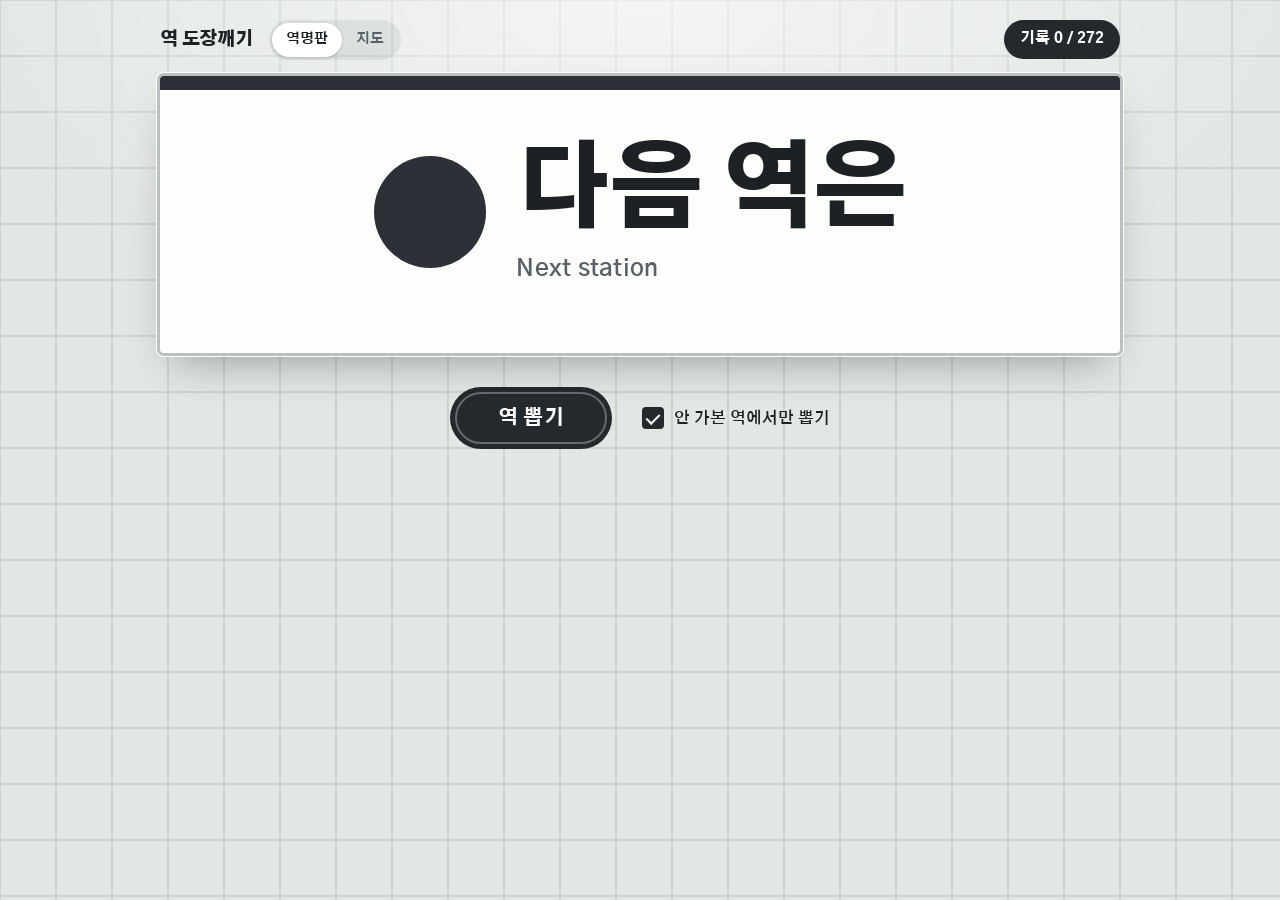
==== index.html @ 79d5e6b6 "core.js를 core/ 아래 모듈 9개로 나누고 PR 자동검사 추가 - core/base·sound·draw·route·sticker·backup·seal·board·drawe" ====
<!doctype html>
<html lang="ko">
<head>
  <meta charset="utf-8">
  <meta name="viewport" content="width=device-width, initial-scale=1, viewport-fit=cover">
  <title>역 도장깨기</title>
  <meta name="description" content="서울 지하철 1~9호선 역을 무작위로 뽑아 다녀오고, 사진 스티커로 남기는 개인 기록 페이지">
  <meta name="theme-color" content="#e2e7e4">
  <link rel="icon" href="data:image/svg+xml,%3Csvg xmlns='http://www.w3.org/2000/svg' viewBox='0 0 32 32'%3E%3Ccircle cx='16' cy='16' r='15' fill='%2300a84d'/%3E%3Ctext x='16' y='22.5' font-size='18' font-weight='700' text-anchor='middle' fill='white' font-family='sans-serif'%3E역%3C/text%3E%3C/svg%3E">
  <meta name="apple-mobile-web-app-capable" content="yes">
  <meta name="mobile-web-app-capable" content="yes">
  <meta name="apple-mobile-web-app-title" content="도장깨기">
  <meta name="apple-mobile-web-app-status-bar-style" content="default">
  <link rel="manifest" href="manifest.webmanifest">
  <link rel="apple-touch-icon" href="icons/icon-180.png">
  <link rel="preconnect" href="https://fonts.googleapis.com">
  <link rel="preconnect" href="https://fonts.gstatic.com" crossorigin>
  <link href="https://fonts.googleapis.com/css2?family=Gothic+A1:wght@400;600;800;900&display=swap" rel="stylesheet">
  <link rel="stylesheet" href="common.css">
  <link rel="stylesheet" href="sign.css">
</head>
<body>
  <div class="wrap">
    <header class="top">
      <h1>역 도장깨기</h1>
      <nav class="views" aria-label="보기 방식"><a href="index.html" aria-current="page">역명판</a><a href="map.html">지도</a></nav>
      <button type="button" class="rec-btn" id="openRecord">기록</button>
    </header>

    <main>
      <section aria-label="뽑은 역">
        <div class="sign-wrap">
          <div class="sign" id="sign" data-state="idle" aria-hidden="true">
            <div class="sign-band"></div>
            <div class="sign-body">
              <div class="nb prev" id="prev"><i class="tri"></i><span id="prevName"></span></div>
              <div class="core">
                <div class="badge" id="badge"><span id="badgeNum"></span></div>
                <div class="names">
                  <div class="ko-win"><div class="ko" id="ko">다음 역은</div></div>
                  <div class="en" id="en">Next station</div>
                </div>
              </div>
              <div class="nb next" id="next"><span id="nextName"></span><i class="tri"></i></div>
            </div>
            <div class="xfer" id="xfer"></div>
          </div>
          <div id="stickerSlot"></div>
        </div>

        <div class="controls">
          <button type="button" class="draw" id="draw">역 뽑기</button>
          <label class="switch">
            <input type="checkbox" id="unvisited" checked>
            <span class="box" aria-hidden="true"></span>
            <span>안 가본 역에서만 뽑기</span>
          </label>
        </div>
        <p class="note" id="note" role="status"></p>
      </section>

      <section class="board" id="board" hidden aria-label="이 역 안내"></section>
    </main>
  </div>

  <div class="sr" id="live" aria-live="polite"></div>
  <noscript><p style="padding:24px">이 페이지는 자바스크립트가 켜져 있어야 동작해요.</p></noscript>

  <script src="data.js"></script>
  <script src="access.js"></script>
  <script src="core/base.js"></script>
  <script src="core/sound.js"></script>
  <script src="core/draw.js"></script>
  <script src="core/route.js"></script>
  <script src="core/sticker.js"></script>
  <script src="core/backup.js"></script>
  <script src="core/seal.js"></script>
  <script src="core/board.js"></script>
  <script src="core/drawer.js"></script>
  <script src="sign.js"></script>
</body>
</html>
---- common.css ----
:root {
  --ink: #1c2125;
  --muted: #566067;
  --tile: #e2e7e4;
  --grout: #cdd3cf;
  --sign: #fdfdfb;
  --frame: #b9c0c2;
  --board: #252b30;
  --board-rule: #3a4248;
  --board-ink: #f2f4f3;
  --board-muted: #a9b3b9;
  --yellow: #ffc72c;
  --line: #2b3136;
  --ink-on: #fff;
  --font: "Gothic A1", "Apple SD Gothic Neo", "Malgun Gothic", "Noto Sans KR", system-ui, sans-serif;
}

* { box-sizing: border-box; }
html { -webkit-text-size-adjust: 100%; }
body {
  margin: 0;
  font-family: var(--font);
  font-size: 16px;
  line-height: 1.5;
  color: var(--ink);
}
button { font: inherit; color: inherit; }
:focus-visible { outline: 3px solid #1a73e8; outline-offset: 3px; }
.board :focus-visible, .drawer :focus-visible { outline-color: #1a73e8; }
.board :focus-visible { outline-color: var(--yellow); }
.sr { position: absolute; width: 1px; height: 1px; overflow: hidden; clip: rect(0 0 0 0); white-space: nowrap; }

/* 머리말 */
.top { display: flex; align-items: center; gap: 16px; padding: calc(env(safe-area-inset-top, 0px) + 20px) 0 16px; }
.top h1 { margin: 0; font-size: 1.15rem; font-weight: 900; letter-spacing: -.01em; white-space: nowrap; }
/* 역명판 | 지도 전환. 지금 보고 있는 역은 저장돼서 넘어가도 그대로예요 */
.views { display: inline-flex; padding: 3px; background: rgba(35, 41, 45, .08); border-radius: 999px; }
.views a {
  padding: 6px 14px;
  font-size: .9rem;
  font-weight: 700;
  color: var(--muted);
  text-decoration: none;
  white-space: nowrap;
  border-radius: 999px;
}
.views a[aria-current="page"] { color: var(--ink); background: #fff; box-shadow: 0 1px 3px rgba(0, 0, 0, .18); }
.rec-btn {
  margin-left: auto;
  padding: 8px 16px;
  font-size: .95rem;
  font-weight: 800;
  white-space: nowrap;
  font-variant-numeric: tabular-nums;
  color: #fff;
  background: #23292d;
  border: 0;
  border-radius: 999px;
  cursor: pointer;
}
.rec-btn:hover { background: #000; }

/* 공통 버튼 */
.pill {
  padding: 10px 18px;
  font-size: .95rem;
  font-weight: 700;
  background: #fff;
  border: 1.5px solid #9aa3a7;
  border-radius: 999px;
  cursor: pointer;
}
.pill:hover { border-color: var(--ink); }
.link-btn {
  padding: 6px 0;
  font-size: .9rem;
  color: var(--board-muted);
  background: none;
  border: 0;
  text-decoration: underline;
  text-underline-offset: 3px;
  cursor: pointer;
}
.draw {
  padding: 16px 48px;
  font-size: 1.25rem;
  font-weight: 800;
  letter-spacing: .02em;
  color: #fff;
  background: #23292d;
  border: 0;
  border-radius: 999px;
  outline: 2px solid rgba(255, 255, 255, .3);
  outline-offset: -7px;
  cursor: pointer;
  transition: background-color .15s;
}
.draw:hover:not(:disabled) { background: #000; }
.draw:active:not(:disabled) { transform: translateY(1px); }
.draw:disabled { opacity: .65; cursor: progress; }
.draw:focus-visible { outline: 3px solid #1a73e8; outline-offset: 3px; }
.switch { display: inline-flex; align-items: center; gap: 10px; font-size: .98rem; font-weight: 600; cursor: pointer; }
.switch input { position: absolute; opacity: 0; width: 1px; height: 1px; }
.switch .box {
  flex: none;
  width: 22px;
  height: 22px;
  background: #fff;
  border: 2px solid #4a5359;
  border-radius: 4px;
  display: grid;
  place-items: center;
}
.switch input:checked + .box { background: #23292d; border-color: #23292d; }
.switch input:checked + .box::after {
  content: "";
  width: 6px;
  height: 11px;
  margin-top: -2px;
  border: solid #fff;
  border-width: 0 2.5px 2.5px 0;
  transform: rotate(45deg);
}
.switch input:focus-visible + .box { outline: 3px solid #1a73e8; outline-offset: 3px; }
.note { min-height: 1.5em; margin: 14px 0 0; text-align: center; font-size: .95rem; font-weight: 600; color: var(--muted); }

/* 출구 안내판 (가는 길 · 근처 · 도장) */
.board {
  color: var(--board-ink);
  background: var(--board);
  border-radius: 4px;
  box-shadow: 0 0 0 3px #3a4248, 0 0 0 4px rgba(255, 255, 255, .7), 0 20px 40px -16px rgba(20, 28, 34, .45);
}
.board[hidden] { display: none; }
.stampbar {
  display: flex;
  flex-wrap: wrap;
  align-items: center;
  gap: 10px 16px;
  padding: 18px 28px;
  border-bottom: 1px solid var(--board-rule);
}
.cam {
  display: inline-flex;
  align-items: center;
  gap: 8px;
  padding: 11px 20px;
  font-weight: 800;
  font-size: 1rem;
  color: var(--ink-on);
  background: var(--line);
  border: 0;
  border-radius: 999px;
  cursor: pointer;
}
.cam:hover:not(:disabled) { filter: brightness(1.1); }
.cam:disabled { opacity: .6; cursor: progress; }
.status { font-size: .92rem; color: var(--board-muted); }
.stampopts { margin-left: auto; display: flex; gap: 16px; }
.info-grid { display: grid; grid-template-columns: minmax(0, 1.05fr) minmax(0, 1fr); }
.sect { padding: 22px 28px 14px; }
.sect + .sect { border-left: 1px solid var(--board-rule); }
.sect h3 { margin: 0 0 12px; font-size: 1.02rem; font-weight: 800; }
.hint { margin: 10px 0 0; font-size: .86rem; color: var(--board-muted); }
.hint a { color: var(--board-muted); text-underline-offset: 3px; }
.empty { margin: 0 0 12px; color: var(--board-muted); }

.route-sum { margin: -4px 0 14px; font-size: .92rem; color: var(--board-muted); }
.route { margin: 0; padding: 0; list-style: none; }
/* 글자 노선이 있는 경로는 배지 칸을 넓혀 가운데 맞춤 (둥근 사각이 칸 밖으로 안 나가게) */
.route { --col: 30px; }
.route.wide { --col: 60px; }
.leg { position: relative; display: grid; grid-template-columns: var(--col) minmax(0, 1fr); gap: 12px; padding-bottom: 16px; }
.leg > .rb { justify-self: center; }
.leg:not(:last-child)::before {
  content: "";
  position: absolute;
  left: calc(var(--col) / 2 - 1.5px);
  top: 30px;
  bottom: -2px;
  width: 3px;
  background: var(--c, #6b767c);
  border-radius: 2px;
}
.rb { --s: 30px; }
.rb-train { background: #e8ecea; color: var(--ink); }
.rb-end { box-sizing: border-box; border: 4px solid #fff; background: transparent; }
.rt b { display: block; font-weight: 800; font-size: 1rem; line-height: 1.35; }
.rt .sub { display: block; font-size: .9rem; color: var(--board-muted); }
.rt .sub a { color: var(--board-ink); text-underline-offset: 3px; }
.leg.end { padding-bottom: 4px; }
.alts { margin-top: 10px; font-size: .92rem; }
.alts summary { cursor: pointer; color: var(--board-muted); }
.alts ul { margin: 8px 0 0; padding-left: 18px; color: var(--board-muted); }
.alts li + li { margin-top: 4px; }
.alts b { color: var(--board-ink); }

.places { margin: 0; padding: 0; list-style: none; }
.place {
  display: grid;
  grid-template-columns: 3.4rem minmax(0, 1fr);
  align-items: baseline;
  gap: 4px 16px;
  padding: 13px 0;
  border-top: 1px solid var(--board-rule);
}
.place:first-child { border-top: 0; padding-top: 4px; }
.kind { padding: 2px 0; font-size: .8rem; font-weight: 800; text-align: center; color: var(--ink); background: #fff; border-radius: 2px; }
.kind.food { background: var(--yellow); }
.pname { font-size: 1.05rem; font-weight: 800; }
.pdesc { margin-left: 10px; font-size: .92rem; color: var(--board-muted); }
.pacc { display: block; margin-top: 3px; font-size: .88rem; color: var(--board-muted); }
.pacc b { font-weight: 800; color: var(--board-ink); }

/* 기록 서랍 */
.scrim { position: fixed; inset: 0; z-index: 2000; background: rgba(15, 20, 24, .45); opacity: 0; transition: opacity .25s; }
.scrim.on { opacity: 1; }
.scrim[hidden], .drawer[hidden] { display: none; }
.drawer {
  position: fixed;
  top: 0;
  right: 0;
  bottom: 0;
  z-index: 2001;
  display: flex;
  flex-direction: column;
  width: min(460px, 100%);
  background: var(--sign);
  box-shadow: -20px 0 40px -20px rgba(0, 0, 0, .4);
  transform: translateX(100%);
  transition: transform .26s cubic-bezier(.2, .8, .2, 1);
}
.drawer.on { transform: none; }
.drawer-head { display: flex; align-items: center; justify-content: space-between; padding: 18px 22px; border-bottom: 1px solid #e3e7e6; }
.drawer-head h2 { margin: 0; font-size: 1.2rem; font-weight: 900; }
.x { padding: 6px 12px; font-size: .92rem; font-weight: 700; background: none; border: 1.5px solid #868f94; border-radius: 999px; cursor: pointer; }
.drawer-body { flex: 1; overflow: auto; padding: 14px 0 36px; }
.sum { margin: 0 22px 12px; font-size: .95rem; font-weight: 700; color: var(--muted); font-variant-numeric: tabular-nums; }
.gallery {
  display: grid;
  grid-template-columns: repeat(auto-fill, minmax(92px, 1fr));
  gap: 10px;
  padding: 4px 22px 20px;
}
.gallery .empty { grid-column: 1 / -1; color: var(--muted); margin: 0; }
.tile { display: grid; gap: 4px; padding: 0; text-align: center; background: none; border: 0; cursor: pointer; }
.tile-img { display: grid; place-items: center; aspect-ratio: 1; }
.tile-img img { max-width: 100%; max-height: 100%; filter: drop-shadow(0 3px 4px rgba(0, 0, 0, .25)); }
.tile-img .seal { width: 86%; mix-blend-mode: multiply; transform: rotate(-7deg); }
.tile-name { font-size: .85rem; font-weight: 700; }
.rline { border-top: 1px solid #e3e7e6; }
.rhead {
  display: grid;
  grid-template-columns: 68px minmax(0, 1fr) auto;
  align-items: center;
  gap: 14px;
  width: 100%;
  padding: 12px 22px;
  text-align: left;
  background: none;
  border: 0;
  cursor: pointer;
}
.rbadge { --s: 34px; justify-self: start; }
/* 역이 100개 넘는 노선(1호선)도 칸 안에 들어가게 칸 사이를 1px로, 넘치면 잘라요 */
.rbar { display: flex; gap: 1px; height: 10px; min-width: 0; overflow: hidden; }
.rbar i { flex: 1; min-width: 0; background: #e3e7e6; border-radius: 1px; }
.rbar i.on { background: var(--c); }
.rcnt { font-size: .92rem; font-weight: 600; color: var(--muted); font-variant-numeric: tabular-nums; }
.rchips { display: flex; flex-wrap: wrap; gap: 8px; padding: 2px 22px 18px; }
.rchips[hidden] { display: none; }
.chip { padding: 6px 12px; font-size: .9rem; font-weight: 600; background: #fff; border: 1.5px solid var(--c); border-radius: 999px; cursor: pointer; }
.chip.on { color: var(--k); background: var(--c); }
.settings { margin: 22px 22px 0; padding-top: 18px; border-top: 1px solid #e3e7e6; }
.settings h3 { margin: 0 0 12px; font-size: 1rem; font-weight: 800; }
.settings .switch { display: flex; margin-bottom: 12px; }
.settings .hint { color: var(--muted); margin: 0 0 12px; }
.backup-actions { display: flex; flex-wrap: wrap; gap: 10px; }
.settings .note { text-align: left; margin-top: 10px; }

@media (max-width: 720px) {
  .top { gap: 10px; }
  .top h1 { font-size: 1.02rem; }
  .views a { padding: 6px 11px; }
  .rec-btn { margin-left: auto; padding: 8px 13px; font-size: .9rem; }
  .stampbar { padding: 16px 20px; }
  .stampopts { margin-left: 0; width: 100%; }
  .info-grid { grid-template-columns: 1fr; }
  .sect { padding: 20px 20px 10px; }
  .sect + .sect { border-left: 0; border-top: 1px solid var(--board-rule); }
  .pdesc { display: block; margin: 2px 0 0; }
}

/* 노선 배지: 높이는 어디서나 --s 하나. 숫자 노선은 원, 글자 노선은 같은 높이의 둥근 사각 */
.badge, .xbadge, .rb, .rbadge, .lbadge, .ph-badge, .nameplate i {
  flex: none;
  display: grid;
  place-items: center;
  width: var(--s, 28px);
  height: var(--s, 28px);
  overflow: hidden;
  border-radius: 50%;
  font-size: calc(var(--s, 28px) * .56);
  font-style: normal;
  font-weight: 800;
  line-height: 1;
  letter-spacing: -.02em;
  white-space: nowrap;
}
.badge.txt, .xbadge.txt, .rb.txt, .rbadge.txt, .lbadge.txt, .ph-badge.txt, .nameplate i.txt {
  width: auto;
  min-width: var(--s, 28px);
  padding: 0 calc(var(--s, 28px) * .24);
  border-radius: calc(var(--s, 28px) * .3);
  font-size: calc(var(--s, 28px) * .38);
  letter-spacing: -.04em;
}
.badge.txt { padding: 0 calc(var(--s) * .16); font-size: calc(var(--s) * .3); }
.xbadge { --s: 28px; }

/* 뽑기 범위 설정 */
.settings fieldset { margin: 0 0 14px; padding: 0; border: 0; min-width: 0; }
.settings legend { padding: 0; margin: 0 0 10px; font-size: .92rem; font-weight: 700; color: var(--muted); }
.scope { display: flex; flex-wrap: wrap; gap: 8px 18px; }
.radio { display: inline-flex; align-items: center; gap: 8px; font-size: .98rem; font-weight: 600; cursor: pointer; }
.radio input { position: absolute; opacity: 0; width: 1px; height: 1px; }
.radio .dot { flex: none; width: 22px; height: 22px; border: 2px solid #4a5359; border-radius: 50%; display: grid; place-items: center; background: #fff; }
.radio input:checked + .dot::after { content: ""; width: 10px; height: 10px; border-radius: 50%; background: #23292d; }
.radio input:focus-visible + .dot { outline: 3px solid #1a73e8; outline-offset: 3px; }
.linepick { display: grid; grid-template-columns: repeat(auto-fill, minmax(150px, 1fr)); gap: 10px 14px; }
.settings .linepick .switch { margin: 0; gap: 8px; font-size: .92rem; }
.lbadge { --s: 26px; }

@media (prefers-reduced-motion: reduce) {
  *, *::before, *::after { animation: none !important; transition: none !important; }
}

/* 스티커 다듬기 창: 폰에선 아래에서 올라오는 시트, 넓은 화면에선 가운데 창 */
.editor {
  position: fixed;
  z-index: 3000;
  left: 50%;
  top: 50%;
  transform: translate(-50%, -50%);
  display: grid;
  gap: 14px;
  width: min(440px, calc(100% - 32px));
  max-height: calc(100dvh - 32px);
  overflow: auto;
  padding: 20px 22px;
  background: var(--sign);
  border-radius: 14px;
  box-shadow: 0 24px 60px rgba(0, 0, 0, .35);
}
.editor h2 { margin: 0; font-size: 1.15rem; font-weight: 900; }
.ed-stage {
  display: flex;
  align-items: center;
  justify-content: center;
  overflow: hidden;
  height: min(46dvh, 360px);
  padding: 12px;
  border-radius: 10px;
  background-color: #eef1ef;
  background-image: linear-gradient(45deg, #dde2df 25%, transparent 25%, transparent 75%, #dde2df 75%), linear-gradient(45deg, #dde2df 25%, transparent 25%, transparent 75%, #dde2df 75%);
  background-size: 20px 20px;
  background-position: 0 0, 10px 10px;
}
.ed-canvas { display: block; width: auto; height: auto; max-width: 100%; max-height: 100%; filter: drop-shadow(0 4px 6px rgba(0, 0, 0, .25)); }
.ed-seg { display: grid; grid-template-columns: 1fr 1fr; padding: 3px; background: rgba(35, 41, 45, .08); border-radius: 999px; }
.ed-seg button { padding: 9px 10px; font-weight: 700; color: var(--muted); background: none; border: 0; border-radius: 999px; cursor: pointer; }
.ed-seg button[aria-pressed="true"] { color: var(--ink); background: #fff; box-shadow: 0 1px 3px rgba(0, 0, 0, .18); }
.ed-seg button:disabled { opacity: .4; cursor: default; }
.ed-slider { display: grid; grid-template-columns: auto minmax(0, 1fr) 3.2em; align-items: center; gap: 12px; font-weight: 700; font-size: .95rem; }
.ed-slider[hidden] { display: none; }
.ed-slider input { width: 100%; accent-color: #23292d; }
.ed-slider output { text-align: right; font-variant-numeric: tabular-nums; color: var(--muted); }
.ed-hint { margin: 0; font-size: .88rem; color: var(--muted); }
.ed-actions { display: flex; justify-content: flex-end; gap: 10px; }
.ed-ok { padding: 10px 22px; font-weight: 800; color: #fff; background: #23292d; border: 0; border-radius: 999px; cursor: pointer; }
.ed-ok:disabled { opacity: .45; cursor: default; }
@media (max-width: 720px) {
  .editor {
    left: 0; right: 0; top: auto; bottom: 0; transform: none; width: auto;
    padding: 18px max(18px, env(safe-area-inset-right, 0px)) calc(18px + env(safe-area-inset-bottom, 0px)) max(18px, env(safe-area-inset-left, 0px));
    border-radius: 18px 18px 0 0;
  }
}
---- sign.css ----
/* 방안1: 역명판 화면 */
body {
  min-height: 100vh;
  min-height: 100dvh;
  background-color: var(--tile);
  background-image:
    linear-gradient(var(--grout) 2px, transparent 2px),
    linear-gradient(90deg, var(--grout) 2px, transparent 2px);
  background-size: 56px 56px;
  background-position: -1px -1px;
}
body::before {
  content: "";
  position: fixed;
  inset: 0;
  pointer-events: none;
  background: radial-gradient(ellipse 80% 55% at 50% 0%, rgba(255, 255, 255, .6), transparent 70%);
}
.wrap { position: relative; max-width: 1000px; margin: 0 auto; padding: 0 max(20px, env(safe-area-inset-right, 0px)) calc(70px + env(safe-area-inset-bottom, 0px)) max(20px, env(safe-area-inset-left, 0px)); }

.sign-wrap { position: relative; }
.sign {
  position: relative;
  overflow: hidden;
  background: var(--sign);
  border-radius: 4px;
  box-shadow: 0 0 0 3px var(--frame), 0 0 0 4px #fff, 0 20px 40px -14px rgba(25, 35, 40, .4);
}
.sign-band { height: 14px; background: var(--line); transition: background-color .09s linear; }
.sign-body {
  display: grid;
  grid-template-columns: minmax(0, 1fr) auto minmax(0, 1fr);
  align-items: center;
  gap: 12px;
  padding: clamp(24px, 4.5vw, 48px) clamp(16px, 3vw, 36px) 10px;
}
.core { grid-column: 2; display: flex; align-items: center; gap: clamp(14px, 2.6vw, 30px); }
.badge {
  --s: clamp(66px, 11vw, 112px);
  background: var(--line);
  color: var(--ink-on);
  transition: background-color .09s linear;
}
.names { min-width: 0; }
/* 역 이름·영문·이웃역·환승 줄 높이를 모두 고정해서, 굴러가는 동안 역명판 높이가 흔들리지 않아요 */
.names { --base: clamp(2.7rem, 8.4vw, 5.8rem); }
.ko-win { display: flex; align-items: center; height: calc(var(--base) * 1.2); overflow: hidden; }
.ko {
  font-size: calc(var(--base) * var(--k, 1));
  font-weight: 900;
  line-height: 1.15;
  letter-spacing: -.03em;
  white-space: nowrap;
}
.en {
  --en: clamp(1rem, 2.4vw, 1.5rem);
  height: calc(var(--en) * 1.5);
  margin-top: calc(var(--en) * .1);
  overflow: hidden;
  font-size: calc(var(--en) * var(--e, 1));
  line-height: calc(var(--en) * 1.5);
  white-space: nowrap;
  font-weight: 600;
  letter-spacing: .01em;
  color: var(--muted);
}
.nb {
  display: flex;
  align-items: center;
  gap: 10px;
  min-width: 0;
  height: 1.4em;
  font-size: clamp(.95rem, 2vw, 1.3rem);
  font-weight: 700;
  color: #30373c;
}
.nb.prev { grid-column: 1; grid-row: 1; justify-content: flex-start; }
.nb.next { grid-column: 3; grid-row: 1; justify-content: flex-end; }
.nb span { overflow: hidden; text-overflow: ellipsis; white-space: nowrap; line-height: 1.3; }
.tri { flex: none; width: 0; height: 0; border-style: solid; }
.prev .tri { border-width: 9px 14px 9px 0; border-color: transparent var(--line) transparent transparent; }
.next .tri { border-width: 9px 0 9px 14px; border-color: transparent transparent transparent var(--line); }
.xfer { display: flex; align-items: center; justify-content: center; gap: 8px; height: 56px; padding: 0 20px 14px; overflow: hidden; }
.xlabel { margin-right: 4px; font-size: .9rem; font-weight: 700; color: var(--muted); }
/* 멈출 때 흔들림은 역명판과 붙은 스티커가 함께 (역명판에만 걸면 스티커와 겹치는 순서가 잠깐 바뀌어요) */
.sign-wrap.settle { animation: brake .55s cubic-bezier(.2, .9, .2, 1); }
/* 스티커는 이웃역 이름·환승 줄 뒤로: 글자가 스티커 위에 보이게 */
.nb, .xfer { position: relative; z-index: 3; }
.nb span { text-shadow: 0 0 3px var(--sign), 0 0 6px var(--sign), 0 0 10px var(--sign); }
@keyframes brake {
  0% { transform: translateX(-7px); }
  35% { transform: translateX(3px); }
  100% { transform: none; }
}

/* 역명판에 붙는 스티커 도장 */
.sticker {
  position: absolute;
  right: -10px;
  bottom: -18px;
  z-index: 2;
  width: clamp(84px, 15vw, 150px);
  transform: rotate(-7deg);
  filter: drop-shadow(0 6px 7px rgba(0, 0, 0, .32));
  pointer-events: none;
}
.sticker img, .sticker .seal { display: block; width: 100%; height: auto; max-height: 150px; object-fit: contain; }
.sticker .seal { mix-blend-mode: multiply; }
.sticker.fresh { animation: stick .5s cubic-bezier(.2, 1.3, .3, 1); }
@keyframes stick {
  0% { transform: rotate(-16deg) scale(1.7); opacity: 0; }
  60% { opacity: 1; }
  100% { transform: rotate(-7deg) scale(1); opacity: 1; }
}

.controls { display: flex; flex-wrap: wrap; align-items: center; justify-content: center; gap: 18px 30px; margin-top: 34px; }
.board { margin-top: 28px; }

@media (max-width: 720px) {
  .sign-body { grid-template-columns: 1fr 1fr; gap: 18px 12px; }
  .core { grid-column: 1 / -1; grid-row: 1; justify-content: center; }
  .nb.prev { grid-column: 1; grid-row: 2; }
  .nb.next { grid-column: 2; grid-row: 2; }
  .sticker { right: -6px; bottom: -14px; width: 84px; }
}
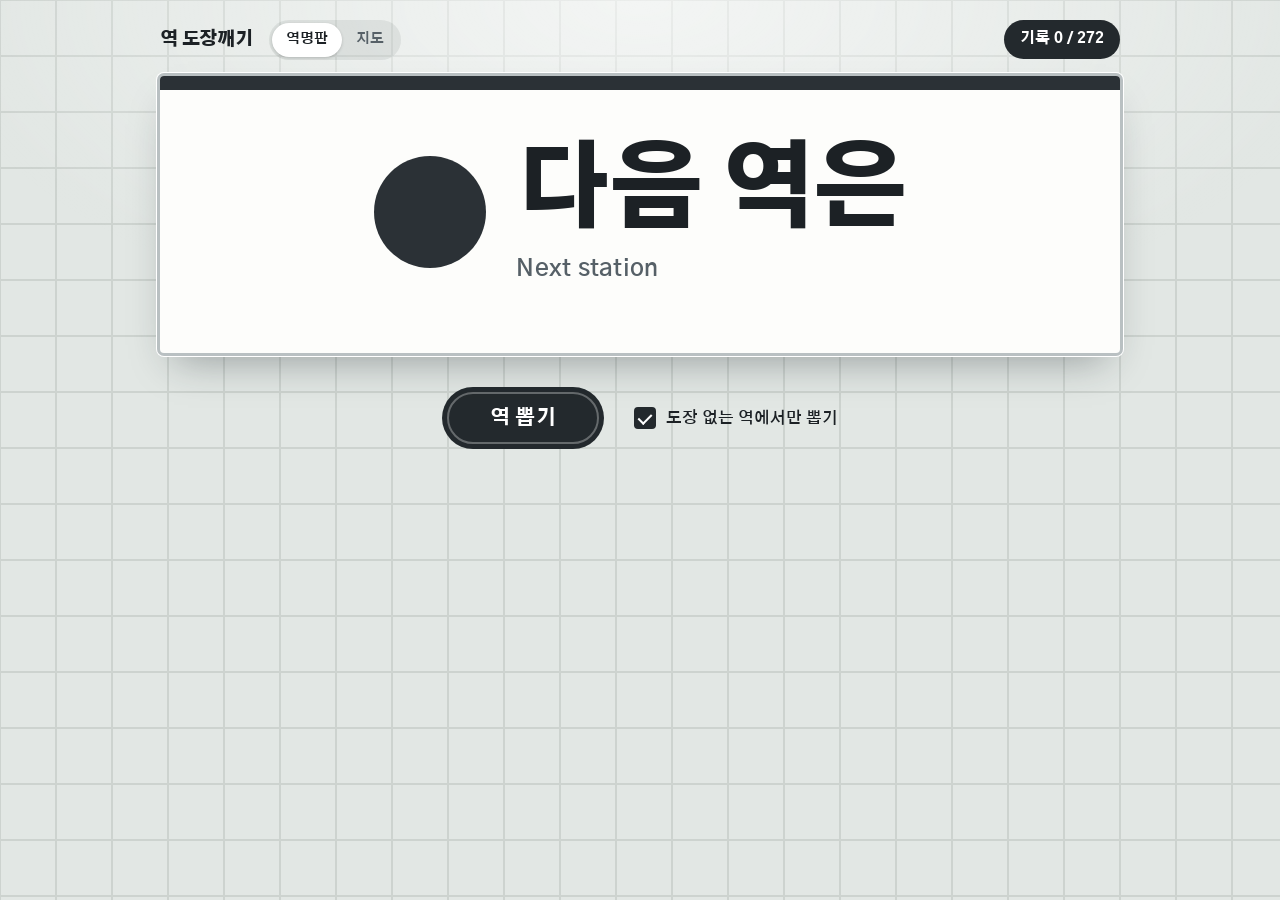
==== commit 73942154: "오프라인에서도 열리게(서비스 워커), '도장 없는 역만' 문구 - sw.js: 사이트 파일을 미리 저장, 저장본을 먼저 보여 주고 뒤에서 새로 받음. 지도 타일·서체·Leaflet" ====
--- a/index.html
+++ b/index.html
@@ -53,7 +53,7 @@
           <label class="switch">
             <input type="checkbox" id="unvisited" checked>
             <span class="box" aria-hidden="true"></span>
-            <span>안 가본 역에서만 뽑기</span>
+            <span>도장 없는 역에서만 뽑기</span>
           </label>
         </div>
         <p class="note" id="note" role="status"></p>
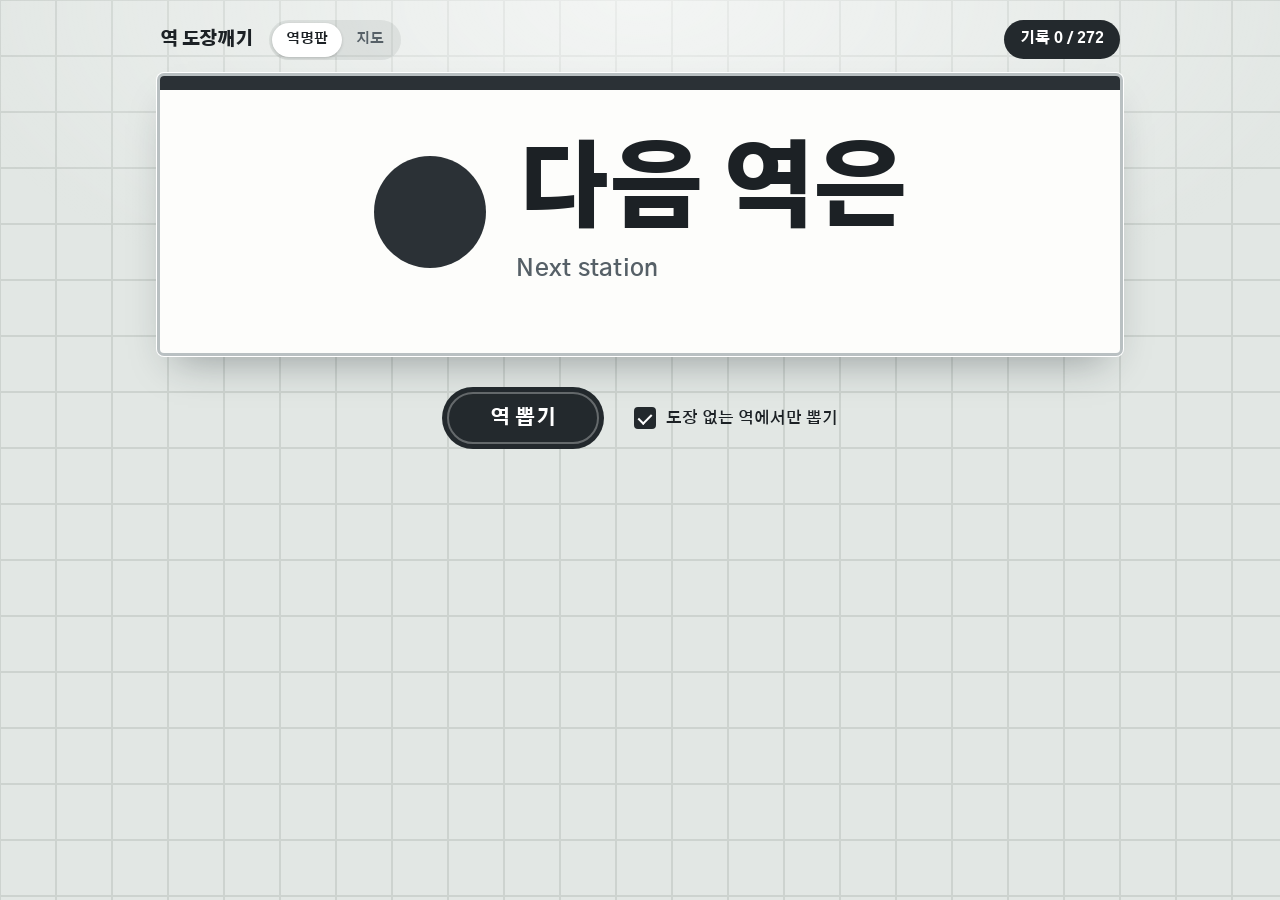
==== commit d4aa34dc: "출발역 바꾸기: 길 안내 제목의 역 이름을 눌러 고르기 - 고르기 창: 역 이름 검색, 남춘천(ITX-청춘 포함), 최근 출발역, 지금 위치에서 가까운 역 - 남춘천일 때만 ITX" ====
--- a/index.html
+++ b/index.html
@@ -68,6 +68,7 @@
 
   <script src="data.js"></script>
   <script src="access.js"></script>
+  <script src="geo.js"></script>
   <script src="core/base.js"></script>
   <script src="core/sound.js"></script>
   <script src="core/draw.js"></script>
@@ -75,6 +76,7 @@
   <script src="core/sticker.js"></script>
   <script src="core/backup.js"></script>
   <script src="core/seal.js"></script>
+  <script src="core/origin.js"></script>
   <script src="core/board.js"></script>
   <script src="core/drawer.js"></script>
   <script src="sign.js"></script>
--- a/common.css
+++ b/common.css
@@ -386,3 +386,40 @@
     border-radius: 18px 18px 0 0;
   }
 }
+
+/* 출발역: 길 안내 제목 안의 역 이름 버튼과 고르기 창 */
+.origin-btn {
+  display: inline-flex;
+  align-items: center;
+  gap: 4px;
+  margin-right: 2px;
+  padding: 1px 8px 1px 10px;
+  font: inherit;
+  color: inherit;
+  background: rgba(255, 255, 255, .1);
+  border: 1px solid rgba(255, 255, 255, .22);
+  border-radius: 8px;
+  cursor: pointer;
+}
+.origin-btn span { font-size: .7em; opacity: .75; }
+.origin-btn:hover { background: rgba(255, 255, 255, .18); }
+.or-q { width: 100%; padding: 11px 14px; font: inherit; border: 1.5px solid #9aa3a7; border-radius: 10px; background: #fff; }
+.or-list { display: grid; gap: 6px; max-height: min(42dvh, 340px); overflow: auto; }
+.or-opt {
+  display: flex;
+  align-items: center;
+  justify-content: space-between;
+  gap: 12px;
+  padding: 10px 12px;
+  text-align: left;
+  background: #fff;
+  border: 1.5px solid #e1e5e3;
+  border-radius: 10px;
+  cursor: pointer;
+}
+.or-opt[aria-pressed="true"] { border-color: #23292d; box-shadow: inset 0 0 0 1px #23292d; }
+.or-name { display: grid; font-weight: 800; }
+.or-name small { font-size: .8rem; font-weight: 600; color: var(--muted); }
+.or-lines { display: flex; flex-wrap: wrap; justify-content: flex-end; gap: 4px; }
+.or-lines .lbadge { --s: 22px; }
+.or-geo { padding: 10px 12px; font-weight: 700; color: var(--ink); background: none; border: 1.5px dashed #9aa3a7; border-radius: 10px; cursor: pointer; }
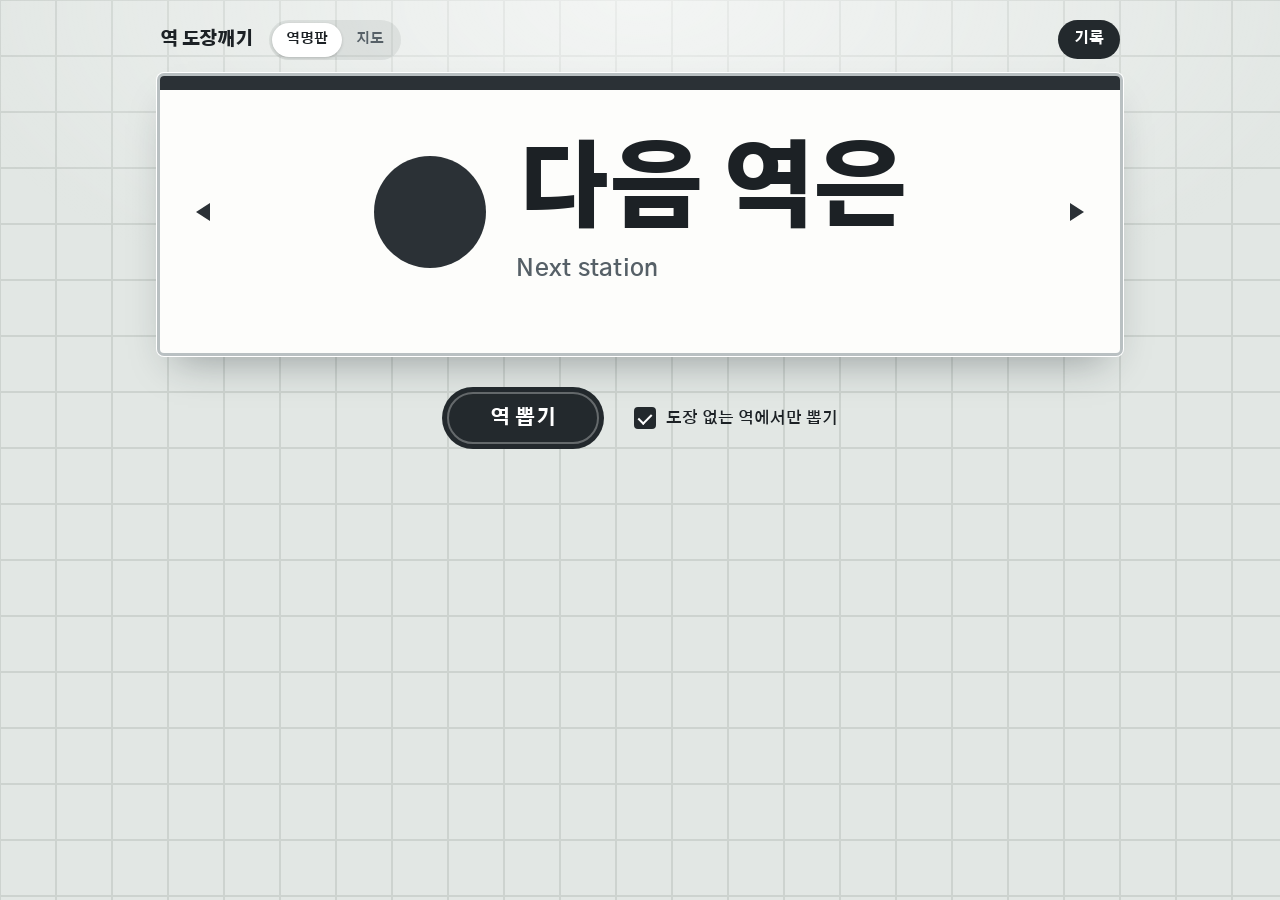
==== commit 6ac66fb7: "copy: describe random exploration and unified visit log" ====
--- a/index.html
+++ b/index.html
@@ -4,7 +4,7 @@
   <meta charset="utf-8">
   <meta name="viewport" content="width=device-width, initial-scale=1, viewport-fit=cover">
   <title>역 도장깨기</title>
-  <meta name="description" content="서울 지하철 1~9호선 역을 무작위로 뽑아 다녀오고, 사진 스티커로 남기는 개인 기록 페이지">
+  <meta name="description" content="무작위 역 뽑기로 떠나는 수도권 전철 탐험. 직접 방문한 역도 같은 사진 스티커 도장첩에 기록합니다.">
   <meta name="theme-color" content="#e2e7e4">
   <link rel="icon" href="data:image/svg+xml,%3Csvg xmlns='http://www.w3.org/2000/svg' viewBox='0 0 32 32'%3E%3Ccircle cx='16' cy='16' r='15' fill='%2300a84d'/%3E%3Ctext x='16' y='22.5' font-size='18' font-weight='700' text-anchor='middle' fill='white' font-family='sans-serif'%3E역%3C/text%3E%3C/svg%3E">
   <meta name="apple-mobile-web-app-capable" content="yes">
@@ -77,6 +77,7 @@
   <script src="core/backup.js"></script>
   <script src="core/seal.js"></script>
   <script src="core/origin.js"></script>
+  <script src="core/card.js"></script>
   <script src="core/board.js"></script>
   <script src="core/drawer.js"></script>
   <script src="sign.js"></script>
--- a/common.css
+++ b/common.css
@@ -156,7 +156,9 @@
 .cam:hover:not(:disabled) { filter: brightness(1.1); }
 .cam:disabled { opacity: .6; cursor: progress; }
 .status { font-size: .92rem; color: var(--board-muted); }
-.stampopts { margin-left: auto; display: flex; gap: 16px; }
+.stampopts { margin-left: auto; display: flex; flex-wrap: wrap; gap: 0 18px; }
+/* 보이는 글자는 작아도 누르는 칸은 넉넉하게 */
+.stampopts .link-btn { padding: 10px 0; white-space: nowrap; }
 .info-grid { display: grid; grid-template-columns: minmax(0, 1.05fr) minmax(0, 1fr); }
 .sect { padding: 22px 28px 14px; }
 .sect + .sect { border-left: 1px solid var(--board-rule); }
@@ -211,6 +213,19 @@
 .pdesc { margin-left: 10px; font-size: .92rem; color: var(--board-muted); }
 .pacc { display: block; margin-top: 3px; font-size: .88rem; color: var(--board-muted); }
 .pacc b { font-weight: 800; color: var(--board-ink); }
+
+/* 창이 열려 있는 동안 뒤 페이지는 스크롤되지 않아요 */
+html.locked, html.locked body { overflow: hidden; }
+
+/* 저장 실패 알림 */
+.save-warn {
+  position: fixed; z-index: 3500; left: 50%; top: calc(env(safe-area-inset-top, 0px) + 10px); transform: translateX(-50%);
+  display: flex; align-items: center; gap: 12px; width: min(560px, calc(100% - 24px)); box-sizing: border-box;
+  padding: 12px 14px 12px 18px; color: #fff; background: #b3261e; border-radius: 12px; box-shadow: 0 8px 24px rgba(0, 0, 0, .3);
+}
+.save-warn[hidden] { display: none; }
+.save-warn p { margin: 0; font-size: .92rem; font-weight: 700; line-height: 1.45; }
+.save-warn .x { flex: none; color: #fff; border-color: rgba(255, 255, 255, .75); }
 
 /* 기록 서랍 */
 .scrim { position: fixed; inset: 0; z-index: 2000; background: rgba(15, 20, 24, .45); opacity: 0; transition: opacity .25s; }
@@ -231,46 +246,23 @@
   transition: transform .26s cubic-bezier(.2, .8, .2, 1);
 }
 .drawer.on { transform: none; }
-.drawer-head { display: flex; align-items: center; justify-content: space-between; padding: 18px 22px; border-bottom: 1px solid #e3e7e6; }
+.drawer-head {
+  display: flex; align-items: center; justify-content: space-between;
+  padding: calc(18px + env(safe-area-inset-top, 0px)) max(22px, env(safe-area-inset-right, 0px)) 14px 22px;
+}
+/* 바로가기: 긴 도장첩을 지나지 않고 설정·백업으로 */
+.drawer-nav { display: flex; gap: 6px; padding: 0 22px 12px; overflow-x: auto; border-bottom: 1px solid #e3e7e6; }
+.drawer-nav button {
+  flex: none; padding: 8px 14px; font-size: .88rem; font-weight: 700; color: var(--ink);
+  background: rgba(35, 41, 45, .07); border: 0; border-radius: 999px; cursor: pointer;
+}
+.drawer-nav button:hover { background: rgba(35, 41, 45, .14); }
+.drawer [tabindex="-1"]:focus { outline: none; }
 .drawer-head h2 { margin: 0; font-size: 1.2rem; font-weight: 900; }
 .x { padding: 6px 12px; font-size: .92rem; font-weight: 700; background: none; border: 1.5px solid #868f94; border-radius: 999px; cursor: pointer; }
-.drawer-body { flex: 1; overflow: auto; padding: 14px 0 36px; }
+.drawer-body { flex: 1; overflow: auto; padding: 14px 0 calc(36px + env(safe-area-inset-bottom, 0px)); }
 .sum { margin: 0 22px 12px; font-size: .95rem; font-weight: 700; color: var(--muted); font-variant-numeric: tabular-nums; }
-.gallery {
-  display: grid;
-  grid-template-columns: repeat(auto-fill, minmax(92px, 1fr));
-  gap: 10px;
-  padding: 4px 22px 20px;
-}
-.gallery .empty { grid-column: 1 / -1; color: var(--muted); margin: 0; }
-.tile { display: grid; gap: 4px; padding: 0; text-align: center; background: none; border: 0; cursor: pointer; }
-.tile-img { display: grid; place-items: center; aspect-ratio: 1; }
-.tile-img img { max-width: 100%; max-height: 100%; filter: drop-shadow(0 3px 4px rgba(0, 0, 0, .25)); }
-.tile-img .seal { width: 86%; mix-blend-mode: multiply; transform: rotate(-7deg); }
-.tile-name { font-size: .85rem; font-weight: 700; }
-.rline { border-top: 1px solid #e3e7e6; }
-.rhead {
-  display: grid;
-  grid-template-columns: 68px minmax(0, 1fr) auto;
-  align-items: center;
-  gap: 14px;
-  width: 100%;
-  padding: 12px 22px;
-  text-align: left;
-  background: none;
-  border: 0;
-  cursor: pointer;
-}
-.rbadge { --s: 34px; justify-self: start; }
-/* 역이 100개 넘는 노선(1호선)도 칸 안에 들어가게 칸 사이를 1px로, 넘치면 잘라요 */
-.rbar { display: flex; gap: 1px; height: 10px; min-width: 0; overflow: hidden; }
-.rbar i { flex: 1; min-width: 0; background: #e3e7e6; border-radius: 1px; }
-.rbar i.on { background: var(--c); }
-.rcnt { font-size: .92rem; font-weight: 600; color: var(--muted); font-variant-numeric: tabular-nums; }
-.rchips { display: flex; flex-wrap: wrap; gap: 8px; padding: 2px 22px 18px; }
-.rchips[hidden] { display: none; }
-.chip { padding: 6px 12px; font-size: .9rem; font-weight: 600; background: #fff; border: 1.5px solid var(--c); border-radius: 999px; cursor: pointer; }
-.chip.on { color: var(--k); background: var(--c); }
+.rbadge { --s: 34px; }
 .settings { margin: 22px 22px 0; padding-top: 18px; border-top: 1px solid #e3e7e6; }
 .settings h3 { margin: 0 0 12px; font-size: 1rem; font-weight: 800; }
 .settings .switch { display: flex; margin-bottom: 12px; }
@@ -376,6 +368,9 @@
 .ed-slider input { width: 100%; accent-color: #23292d; }
 .ed-slider output { text-align: right; font-variant-numeric: tabular-nums; color: var(--muted); }
 .ed-hint { margin: 0; font-size: .88rem; color: var(--muted); }
+.ed-job { display: flex; align-items: center; justify-content: space-between; gap: 12px; margin: 0; font-size: .9rem; font-weight: 700; }
+.ed-job[hidden] { display: none; }
+.ed-job .link-btn { flex: none; padding: 8px 0; color: var(--muted); }
 .ed-actions { display: flex; justify-content: flex-end; gap: 10px; }
 .ed-ok { padding: 10px 22px; font-weight: 800; color: #fff; background: #23292d; border: 0; border-radius: 999px; cursor: pointer; }
 .ed-ok:disabled { opacity: .45; cursor: default; }
@@ -423,3 +418,52 @@
 .or-lines { display: flex; flex-wrap: wrap; justify-content: flex-end; gap: 4px; }
 .or-lines .lbadge { --s: 22px; }
 .or-geo { padding: 10px 12px; font-weight: 700; color: var(--ink); background: none; border: 1.5px dashed #9aa3a7; border-radius: 10px; cursor: pointer; }
+
+/* 도장첩: 노선 탭 + 역마다 도장 칸 */
+.book { padding: 0 0 6px; }
+.book-tabs { display: flex; gap: 4px; overflow-x: auto; padding: 2px 22px 12px; scrollbar-width: none; }
+.book-tabs::-webkit-scrollbar { display: none; }
+.book-tab { flex: none; display: grid; justify-items: center; gap: 3px; padding: 4px; background: none; border: 0; border-radius: 10px; cursor: pointer; opacity: .5; }
+.book-tab[aria-pressed="true"] { opacity: 1; background: rgba(35, 41, 45, .06); }
+.book-tab .rbadge { --s: 32px; }
+.book-tab small { font-size: .7rem; font-weight: 700; color: var(--muted); font-variant-numeric: tabular-nums; }
+.book-page {
+  margin: 0 16px;
+  padding: 16px 12px 18px;
+  background-color: #fbf7ec;
+  background-image: radial-gradient(rgba(150, 120, 60, .07) 1px, transparent 1px);
+  background-size: 6px 6px;
+  border-radius: 6px;
+  box-shadow: 0 0 0 1px #e8dfc6, 0 10px 24px -14px rgba(60, 40, 0, .4);
+}
+.book-title { display: flex; align-items: center; gap: 10px; margin: 0 4px 12px; font-size: 1.08rem; font-weight: 900; }
+.book-title .rbadge { --s: 30px; }
+.book-cnt { margin-left: auto; font-size: .92rem; font-weight: 700; color: #7a6a45; font-variant-numeric: tabular-nums; }
+.book-empty { margin: -4px 4px 12px; font-size: .88rem; color: #7a6a45; }
+.book-grid { display: grid; grid-template-columns: repeat(4, minmax(0, 1fr)); gap: 12px 8px; }
+.slot { display: grid; justify-items: center; gap: 4px; padding: 0; text-align: center; background: none; border: 0; cursor: pointer; }
+.slot-ring { position: relative; display: grid; place-items: center; width: 100%; aspect-ratio: 1; border: 2px dashed #d6caa8; border-radius: 50%; }
+.slot.on .slot-ring { border-color: transparent; }
+.slot-ring .seal { width: 108%; height: 108%; mix-blend-mode: multiply; transform: rotate(-6deg); }
+.slot-ring img { position: absolute; inset: 4%; width: 92%; height: 92%; object-fit: contain; transform: rotate(-6deg); filter: drop-shadow(0 2px 3px rgba(0, 0, 0, .25)); }
+.slot-name { font-size: .78rem; font-weight: 700; line-height: 1.2; color: #3a342a; overflow-wrap: anywhere; }
+.slot:not(.on) .slot-name { font-weight: 600; color: #a99d80; }
+.slot:focus-visible .slot-ring { outline: 3px solid #1a73e8; outline-offset: 2px; }
+
+
+/* 뽑기 설정과 무관하게 역을 찾는 보조 검색. 도장첩과 같은 서랍에서만 사용해요. */
+.station-search { margin: 0 22px 16px; }
+.station-search label { display: block; margin-bottom: 6px; color: var(--muted); font-size: .84rem; font-weight: 700; }
+.station-search input {
+  width: 100%; min-height: 42px; padding: 9px 12px; border: 1.5px solid #a5adb0;
+  border-radius: 9px; background: #fff; color: var(--ink); font: inherit; font-size: 1rem;
+}
+.station-search input:focus { border-color: #3c5968; }
+.station-matches { margin-top: 8px; border: 1px solid #e1e5e3; border-radius: 9px; overflow: hidden; }
+.station-match-count { margin: 0; padding: 9px 12px; font-size: .82rem; color: var(--muted); background: #f5f6f4; }
+.station-hit { display: flex; width: 100%; gap: 10px; align-items: center; padding: 10px 12px;
+  text-align: left; background: #fff; border: 0; border-top: 1px solid #edf0ed; cursor: pointer; }
+.station-hit:hover, .station-hit:focus-visible { background: #f4f7f5; }
+.station-hit .lbadge { --s: 26px; }
+.station-hit-name { flex: 1; min-width: 0; font-weight: 700; }
+.station-hit small { white-space: nowrap; color: var(--muted); }
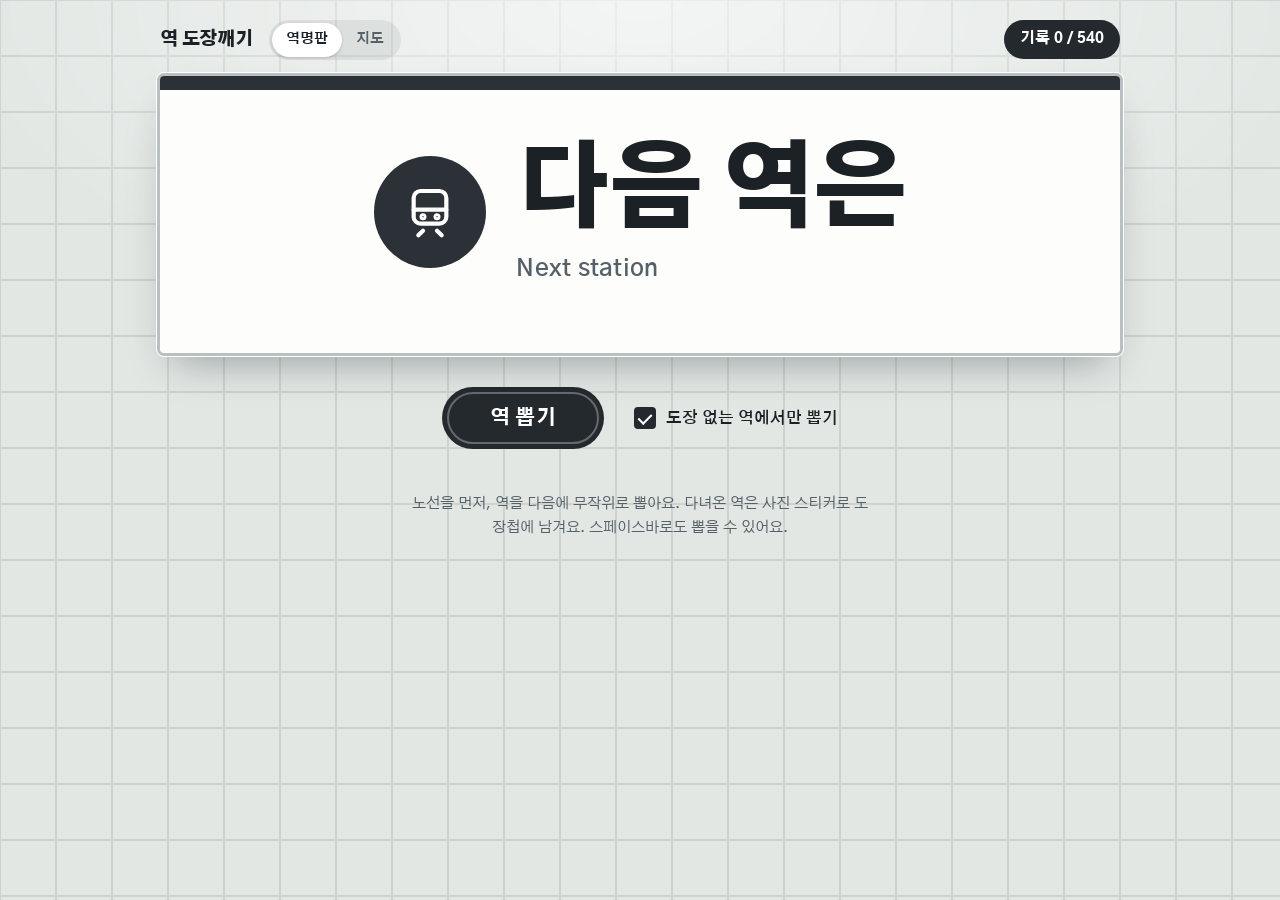
==== commit 526eec2d: "검토 제안 1~12 반영: 첫 화면 안내, 도장 줄 위계, 접근성, 색 토큰, iOS 스크롤 고정 화면·UX - 첫 화면: 빈 검은 원 대신 열차 표시, 버튼 아래에 앱 설명 한 " ====
--- a/index.html
+++ b/index.html
@@ -57,6 +57,7 @@
           </label>
         </div>
         <p class="note" id="note" role="status"></p>
+        <p class="lead" id="lead">노선을 먼저, 역을 다음에 무작위로 뽑아요. 다녀온 역은 사진 스티커로 도장첩에 남겨요.<span class="kbd-only"> 스페이스바로도 뽑을 수 있어요.</span></p>
       </section>
 
       <section class="board" id="board" hidden aria-label="이 역 안내"></section>
--- a/common.css
+++ b/common.css
@@ -12,6 +12,8 @@
   --yellow: #ffc72c;
   --line: #2b3136;
   --ink-on: #fff;
+  --ink-strong: #23292d;   /* 진한 버튼·체크 표시 */
+  --focus: #1a73e8;        /* 키보드 포커스 테두리 */
   --font: "Gothic A1", "Apple SD Gothic Neo", "Malgun Gothic", "Noto Sans KR", system-ui, sans-serif;
 }
 
@@ -25,8 +27,7 @@
   color: var(--ink);
 }
 button { font: inherit; color: inherit; }
-:focus-visible { outline: 3px solid #1a73e8; outline-offset: 3px; }
-.board :focus-visible, .drawer :focus-visible { outline-color: #1a73e8; }
+:focus-visible { outline: 3px solid var(--focus); outline-offset: 3px; }
 .board :focus-visible { outline-color: var(--yellow); }
 .sr { position: absolute; width: 1px; height: 1px; overflow: hidden; clip: rect(0 0 0 0); white-space: nowrap; }
 
@@ -53,12 +54,13 @@
   white-space: nowrap;
   font-variant-numeric: tabular-nums;
   color: #fff;
-  background: #23292d;
+  background: var(--ink-strong);
   border: 0;
   border-radius: 999px;
   cursor: pointer;
 }
-.rec-btn:hover { background: #000; }
+.rec-btn:hover:not(:disabled) { background: #000; }
+.rec-btn:disabled { opacity: .55; cursor: progress; }
 
 /* 공통 버튼 */
 .pill {
@@ -87,7 +89,7 @@
   font-weight: 800;
   letter-spacing: .02em;
   color: #fff;
-  background: #23292d;
+  background: var(--ink-strong);
   border: 0;
   border-radius: 999px;
   outline: 2px solid rgba(255, 255, 255, .3);
@@ -98,7 +100,7 @@
 .draw:hover:not(:disabled) { background: #000; }
 .draw:active:not(:disabled) { transform: translateY(1px); }
 .draw:disabled { opacity: .65; cursor: progress; }
-.draw:focus-visible { outline: 3px solid #1a73e8; outline-offset: 3px; }
+.draw:focus-visible { outline: 3px solid var(--focus); outline-offset: 3px; }
 .switch { display: inline-flex; align-items: center; gap: 10px; font-size: .98rem; font-weight: 600; cursor: pointer; }
 .switch input { position: absolute; opacity: 0; width: 1px; height: 1px; }
 .switch .box {
@@ -111,7 +113,7 @@
   display: grid;
   place-items: center;
 }
-.switch input:checked + .box { background: #23292d; border-color: #23292d; }
+.switch input:checked + .box { background: var(--ink-strong); border-color: var(--ink-strong); }
 .switch input:checked + .box::after {
   content: "";
   width: 6px;
@@ -121,7 +123,7 @@
   border-width: 0 2.5px 2.5px 0;
   transform: rotate(45deg);
 }
-.switch input:focus-visible + .box { outline: 3px solid #1a73e8; outline-offset: 3px; }
+.switch input:focus-visible + .box { outline: 3px solid var(--focus); outline-offset: 3px; }
 .note { min-height: 1.5em; margin: 14px 0 0; text-align: center; font-size: .95rem; font-weight: 600; color: var(--muted); }
 
 /* 출구 안내판 (가는 길 · 근처 · 도장) */
@@ -155,10 +157,18 @@
 }
 .cam:hover:not(:disabled) { filter: brightness(1.1); }
 .cam:disabled { opacity: .6; cursor: progress; }
-.status { font-size: .92rem; color: var(--board-muted); }
-.stampopts { margin-left: auto; display: flex; flex-wrap: wrap; gap: 0 18px; }
+/* 도장 줄: 1순위 촬영 · 2순위 앨범(테두리 버튼) · 나머지는 아랫줄 링크, 지우기는 오른쪽 끝에 따로 */
+.stamp-main { display: flex; flex-wrap: wrap; align-items: center; gap: 10px; }
+.ghost-btn {
+  padding: 10px 18px; font-size: .95rem; font-weight: 700; color: var(--board-ink);
+  background: none; border: 1.5px solid rgba(255, 255, 255, .35); border-radius: 999px; cursor: pointer; white-space: nowrap;
+}
+.ghost-btn:hover { border-color: var(--board-ink); }
+.status { flex: 1 1 14em; min-width: 0; font-size: .92rem; color: var(--board-muted); }
+.stampopts { display: flex; flex-wrap: wrap; gap: 0 18px; width: 100%; }
 /* 보이는 글자는 작아도 누르는 칸은 넉넉하게 */
-.stampopts .link-btn { padding: 10px 0; white-space: nowrap; }
+.stampopts .link-btn { padding: 8px 0; white-space: nowrap; }
+.stampopts .danger { margin-left: auto; color: #ff9a8f; }
 .info-grid { display: grid; grid-template-columns: minmax(0, 1.05fr) minmax(0, 1fr); }
 .sect { padding: 22px 28px 14px; }
 .sect + .sect { border-left: 1px solid var(--board-rule); }
@@ -216,6 +226,7 @@
 
 /* 창이 열려 있는 동안 뒤 페이지는 스크롤되지 않아요 */
 html.locked, html.locked body { overflow: hidden; }
+html.locked body { position: fixed; left: 0; right: 0; width: 100%; }   /* top은 base.js가 스크롤 위치로 정해요 */
 
 /* 저장 실패 알림 */
 .save-warn {
@@ -276,7 +287,6 @@
   .views a { padding: 6px 11px; }
   .rec-btn { margin-left: auto; padding: 8px 13px; font-size: .9rem; }
   .stampbar { padding: 16px 20px; }
-  .stampopts { margin-left: 0; width: 100%; }
   .info-grid { grid-template-columns: 1fr; }
   .sect { padding: 20px 20px 10px; }
   .sect + .sect { border-left: 0; border-top: 1px solid var(--board-rule); }
@@ -317,8 +327,8 @@
 .radio { display: inline-flex; align-items: center; gap: 8px; font-size: .98rem; font-weight: 600; cursor: pointer; }
 .radio input { position: absolute; opacity: 0; width: 1px; height: 1px; }
 .radio .dot { flex: none; width: 22px; height: 22px; border: 2px solid #4a5359; border-radius: 50%; display: grid; place-items: center; background: #fff; }
-.radio input:checked + .dot::after { content: ""; width: 10px; height: 10px; border-radius: 50%; background: #23292d; }
-.radio input:focus-visible + .dot { outline: 3px solid #1a73e8; outline-offset: 3px; }
+.radio input:checked + .dot::after { content: ""; width: 10px; height: 10px; border-radius: 50%; background: var(--ink-strong); }
+.radio input:focus-visible + .dot { outline: 3px solid var(--focus); outline-offset: 3px; }
 .linepick { display: grid; grid-template-columns: repeat(auto-fill, minmax(150px, 1fr)); gap: 10px 14px; }
 .settings .linepick .switch { margin: 0; gap: 8px; font-size: .92rem; }
 .lbadge { --s: 26px; }
@@ -365,14 +375,14 @@
 .ed-seg button:disabled { opacity: .4; cursor: default; }
 .ed-slider { display: grid; grid-template-columns: auto minmax(0, 1fr) 3.2em; align-items: center; gap: 12px; font-weight: 700; font-size: .95rem; }
 .ed-slider[hidden] { display: none; }
-.ed-slider input { width: 100%; accent-color: #23292d; }
+.ed-slider input { width: 100%; accent-color: var(--ink-strong); }
 .ed-slider output { text-align: right; font-variant-numeric: tabular-nums; color: var(--muted); }
 .ed-hint { margin: 0; font-size: .88rem; color: var(--muted); }
 .ed-job { display: flex; align-items: center; justify-content: space-between; gap: 12px; margin: 0; font-size: .9rem; font-weight: 700; }
 .ed-job[hidden] { display: none; }
 .ed-job .link-btn { flex: none; padding: 8px 0; color: var(--muted); }
 .ed-actions { display: flex; justify-content: flex-end; gap: 10px; }
-.ed-ok { padding: 10px 22px; font-weight: 800; color: #fff; background: #23292d; border: 0; border-radius: 999px; cursor: pointer; }
+.ed-ok { padding: 10px 22px; font-weight: 800; color: #fff; background: var(--ink-strong); border: 0; border-radius: 999px; cursor: pointer; }
 .ed-ok:disabled { opacity: .45; cursor: default; }
 @media (max-width: 720px) {
   .editor {
@@ -412,7 +422,7 @@
   border-radius: 10px;
   cursor: pointer;
 }
-.or-opt[aria-pressed="true"] { border-color: #23292d; box-shadow: inset 0 0 0 1px #23292d; }
+.or-opt[aria-current="true"] { border-color: var(--ink-strong); box-shadow: inset 0 0 0 1px var(--ink-strong); }
 .or-name { display: grid; font-weight: 800; }
 .or-name small { font-size: .8rem; font-weight: 600; color: var(--muted); }
 .or-lines { display: flex; flex-wrap: wrap; justify-content: flex-end; gap: 4px; }
@@ -423,8 +433,10 @@
 .book { padding: 0 0 6px; }
 .book-tabs { display: flex; gap: 4px; overflow-x: auto; padding: 2px 22px 12px; scrollbar-width: none; }
 .book-tabs::-webkit-scrollbar { display: none; }
-.book-tab { flex: none; display: grid; justify-items: center; gap: 3px; padding: 4px; background: none; border: 0; border-radius: 10px; cursor: pointer; opacity: .5; }
-.book-tab[aria-pressed="true"] { opacity: 1; background: rgba(35, 41, 45, .06); }
+.book-tab { flex: none; display: grid; justify-items: center; gap: 3px; padding: 4px; background: none; border: 0; border-radius: 10px; cursor: pointer; }
+.book-tab[aria-pressed="true"] { background: rgba(35, 41, 45, .06); }
+/* 고르지 않은 탭은 배지만 흐리게: 도장 수 글자는 읽을 수 있는 대비를 지켜요 */
+.book-tab:not([aria-pressed="true"]) .rbadge { opacity: .5; }
 .book-tab .rbadge { --s: 32px; }
 .book-tab small { font-size: .7rem; font-weight: 700; color: var(--muted); font-variant-numeric: tabular-nums; }
 .book-page {
@@ -447,9 +459,8 @@
 .slot-ring .seal { width: 108%; height: 108%; mix-blend-mode: multiply; transform: rotate(-6deg); }
 .slot-ring img { position: absolute; inset: 4%; width: 92%; height: 92%; object-fit: contain; transform: rotate(-6deg); filter: drop-shadow(0 2px 3px rgba(0, 0, 0, .25)); }
 .slot-name { font-size: .78rem; font-weight: 700; line-height: 1.2; color: #3a342a; overflow-wrap: anywhere; }
-.slot:not(.on) .slot-name { font-weight: 600; color: #a99d80; }
-.slot:focus-visible .slot-ring { outline: 3px solid #1a73e8; outline-offset: 2px; }
-
+.slot:not(.on) .slot-name { font-weight: 600; color: #7d7055; }
+.slot:focus-visible .slot-ring { outline: 3px solid var(--focus); outline-offset: 2px; }
 
 /* 뽑기 설정과 무관하게 역을 찾는 보조 검색. 도장첩과 같은 서랍에서만 사용해요. */
 .station-search { margin: 0 22px 16px; }
--- a/sign.css
+++ b/sign.css
@@ -1,4 +1,4 @@
-/* 방안1: 역명판 화면 */
+/* 역명판 화면 */
 body {
   min-height: 100vh;
   min-height: 100dvh;
@@ -113,6 +113,11 @@
   100% { transform: rotate(-7deg) scale(1); opacity: 1; }
 }
 
+/* 처음 왔을 때만 보이는 한 줄 안내. 역을 뽑거나 고르면 사라져요 */
+.lead { max-width: 30em; margin: 6px auto 0; text-align: center; font-size: .95rem; line-height: 1.6; color: var(--muted); }
+.lead[hidden] { display: none; }
+@media (pointer: coarse) { .kbd-only { display: none; } }
+.badge svg { display: block; width: calc(var(--s) * .5); height: calc(var(--s) * .5); }
 .controls { display: flex; flex-wrap: wrap; align-items: center; justify-content: center; gap: 18px 30px; margin-top: 34px; }
 .board { margin-top: 28px; }
 
@@ -121,6 +126,9 @@
   .core { grid-column: 1 / -1; grid-row: 1; justify-content: center; }
   .nb.prev { grid-column: 1; grid-row: 2; }
   .nb.next { grid-column: 2; grid-row: 2; }
-  .sticker { right: -6px; bottom: -14px; width: 84px; }
+  /* 환승 줄을 줄인 만큼(16px) 스티커도 내려서 이웃역 이름을 더 가리지 않게 해요 */
+  .sticker { right: -6px; bottom: -30px; width: 84px; }
+  /* 환승 줄 높이는 고정이지만 폰에선 빈 여백이 커 보여서 줄여요 (배지 28px + 아래 여백) */
+  .xfer { height: 40px; padding: 0 12px 12px; }
 }
 
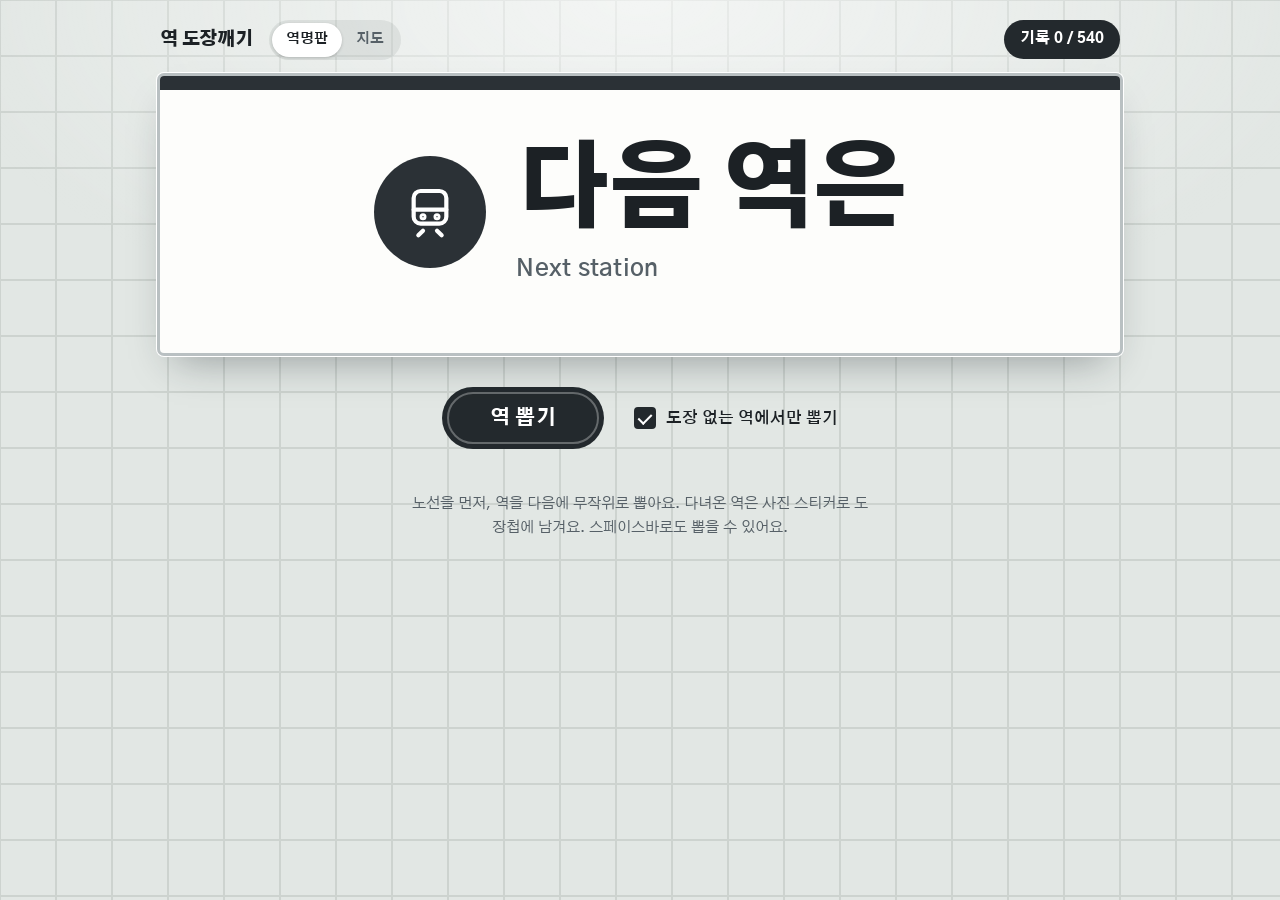
==== commit 875f089f: "Life Board 보드 타일: 목록 만들기·Life Hub 업로드·보드 룰렛 제안 받기 - core/boardTiles.js: 앱 상태로 manifest v1을 만드는 순수 함수" ====
--- a/index.html
+++ b/index.html
@@ -80,6 +80,9 @@
   <script src="core/origin.js"></script>
   <script src="core/card.js"></script>
   <script src="core/board.js"></script>
+  <script src="core/boardTiles.js"></script>
+  <script src="core/boardUpload.js"></script>
+  <script src="core/lifehub.js"></script>
   <script src="core/drawer.js"></script>
   <script src="sign.js"></script>
 </body>
--- a/common.css
+++ b/common.css
@@ -478,3 +478,42 @@
 .station-hit .lbadge { --s: 26px; }
 .station-hit-name { flex: 1; min-width: 0; font-weight: 700; }
 .station-hit small { white-space: nowrap; color: var(--muted); }
+
+/* Life Hub 제안: 기록 버튼의 숫자 배지 */
+.rec-btn[data-hub] { position: relative; }
+.rec-btn[data-hub]::after {
+  content: attr(data-hub);
+  position: absolute;
+  top: -6px;
+  right: -4px;
+  min-width: 18px;
+  height: 18px;
+  padding: 0 5px;
+  font-size: .72rem;
+  font-weight: 800;
+  line-height: 18px;
+  text-align: center;
+  color: var(--ink-strong);
+  background: #ffd24a;
+  border-radius: 999px;
+  box-shadow: 0 0 0 2px #fff;
+}
+.hub-list { list-style: none; margin: 12px 0 0; padding: 0; }
+.hub-item { padding: 12px 0; border-top: 1px solid #e3e7e6; }
+.hub-what { margin: 0; font-size: .95rem; }
+.hub-choices { display: flex; flex-wrap: wrap; gap: 6px 14px; margin-top: 8px; }
+.hub-choice { display: inline-flex; align-items: center; gap: 6px; }
+.hub-choice small { color: var(--board-muted); }
+
+/* Life Hub 섹션: 상태 줄과 확인 필요 상자, 기록 버튼의 확인 필요 점 */
+.hub-status { display: flex; align-items: center; gap: 8px; margin: 0 0 12px; font-size: .95rem; font-weight: 700; }
+.hub-dot { flex: none; width: 8px; height: 8px; border-radius: 50%; background: var(--ink-strong); }
+.hub-dot.warn { background: #b3261e; }
+.hub-alert { display: flex; flex-direction: column; align-items: flex-start; gap: 10px; margin: 0 0 12px; padding: 12px 14px; color: #fff; background: #b3261e; border-radius: 12px; }
+.hub-alert p { margin: 0; font-size: .92rem; font-weight: 700; line-height: 1.45; }
+.hub-alert .pill { color: var(--ink); }
+.rec-btn[data-hub-alert] { position: relative; }
+.rec-btn[data-hub-alert]::before {
+  content: ''; position: absolute; top: -3px; right: -3px; width: 8px; height: 8px; border-radius: 50%;
+  background: #b3261e; box-shadow: 0 0 0 2px #fff;
+}
